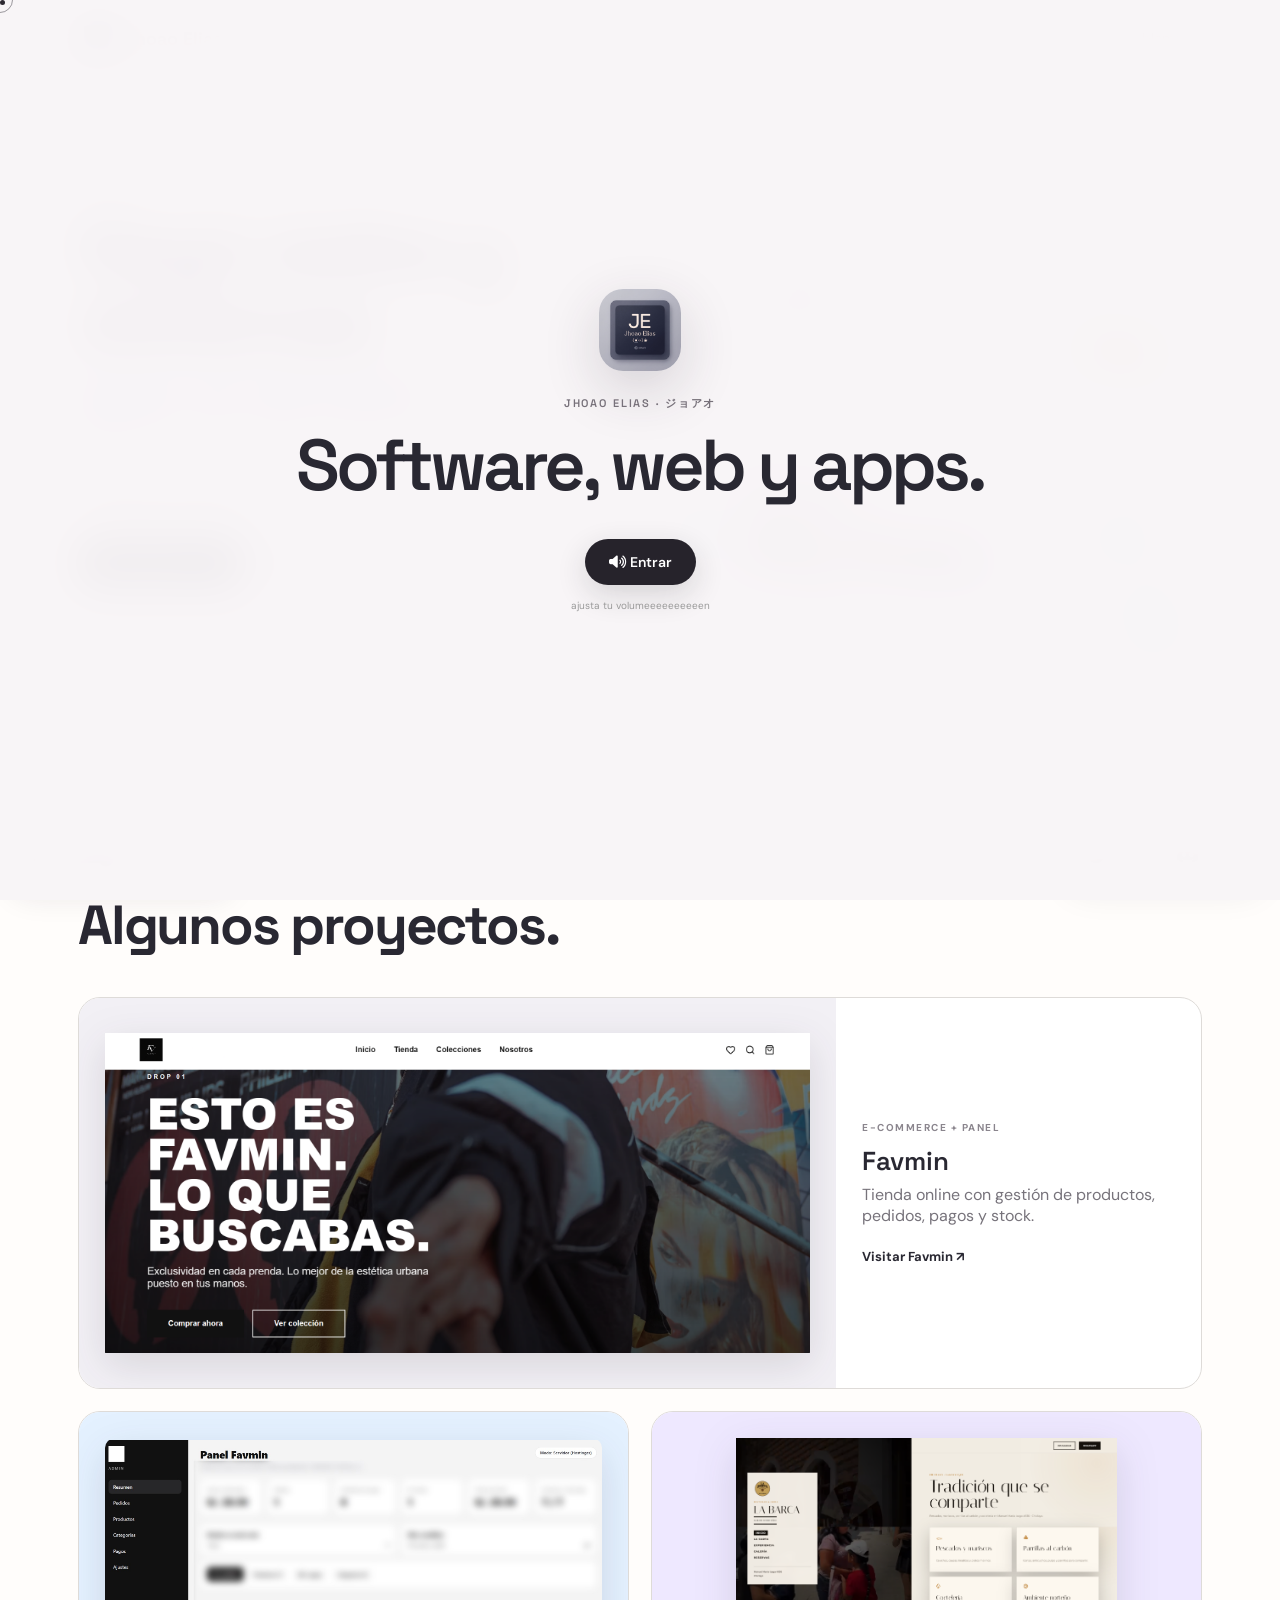
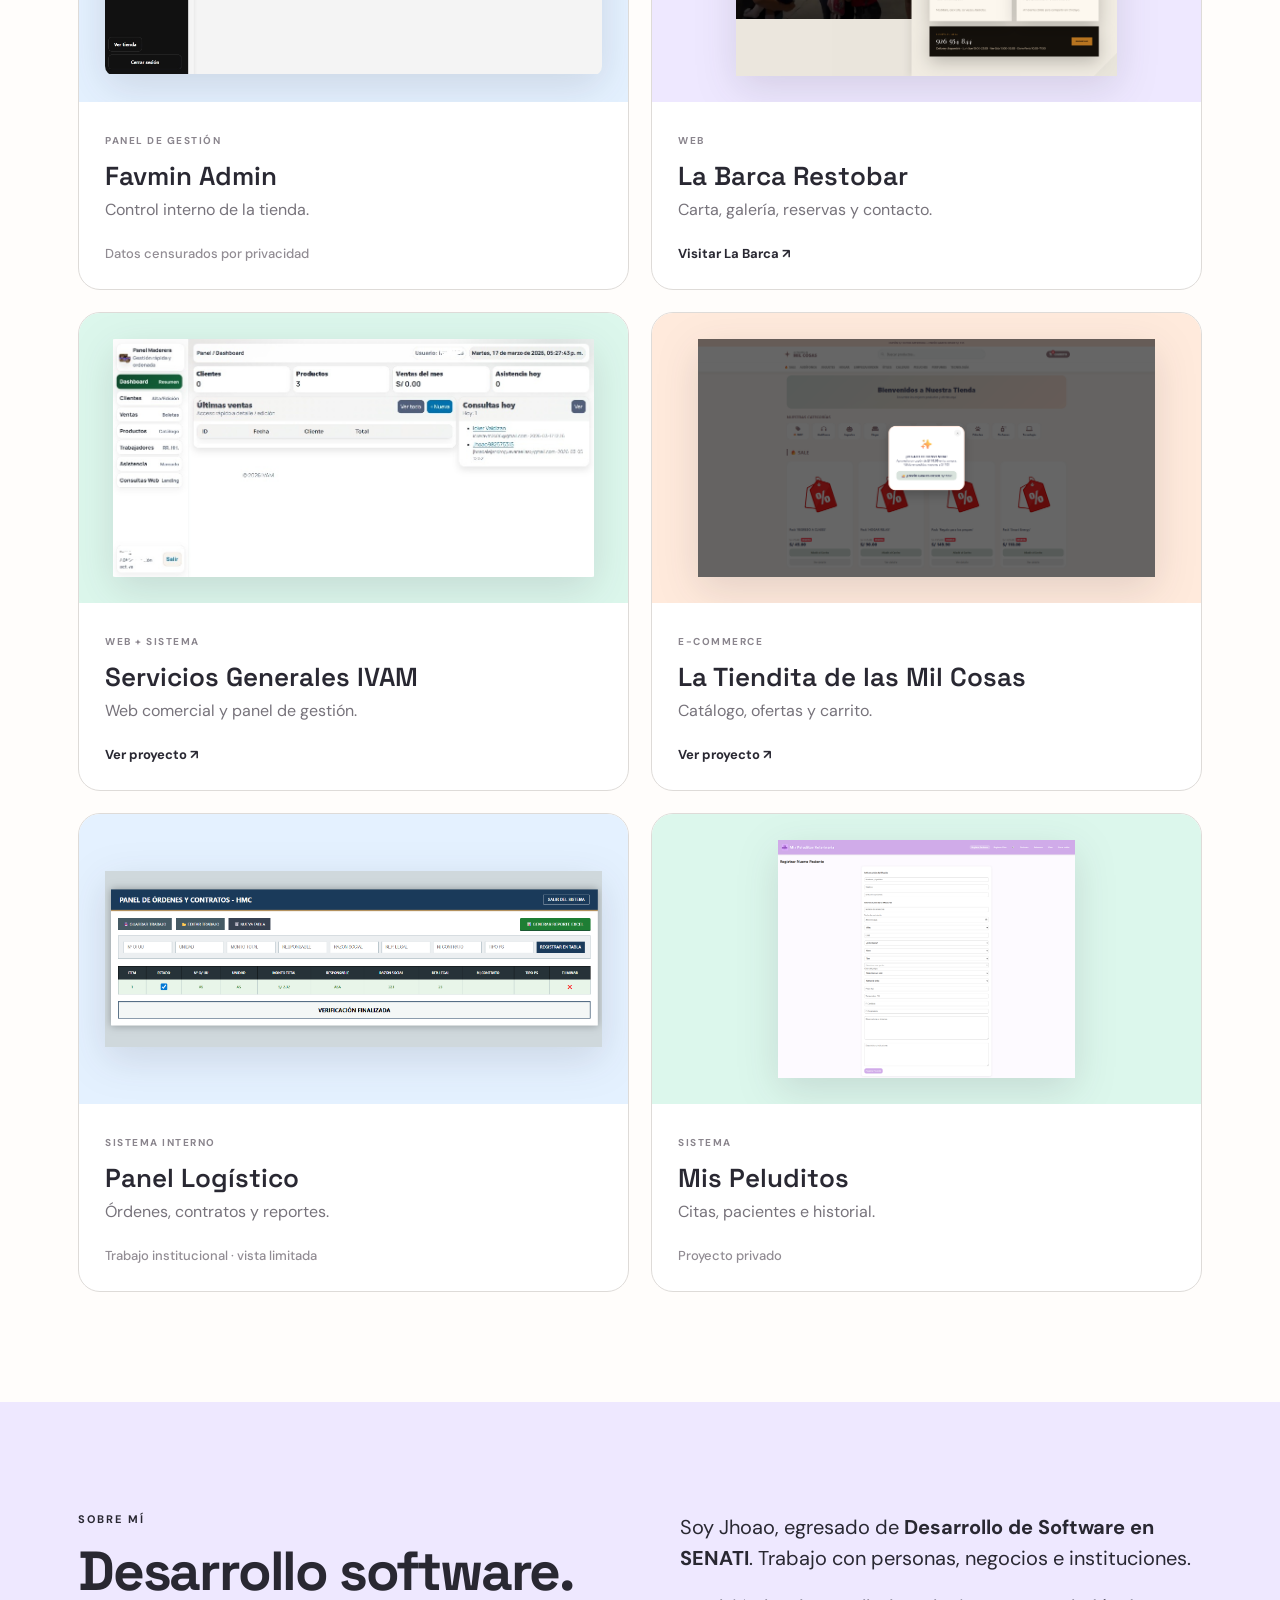
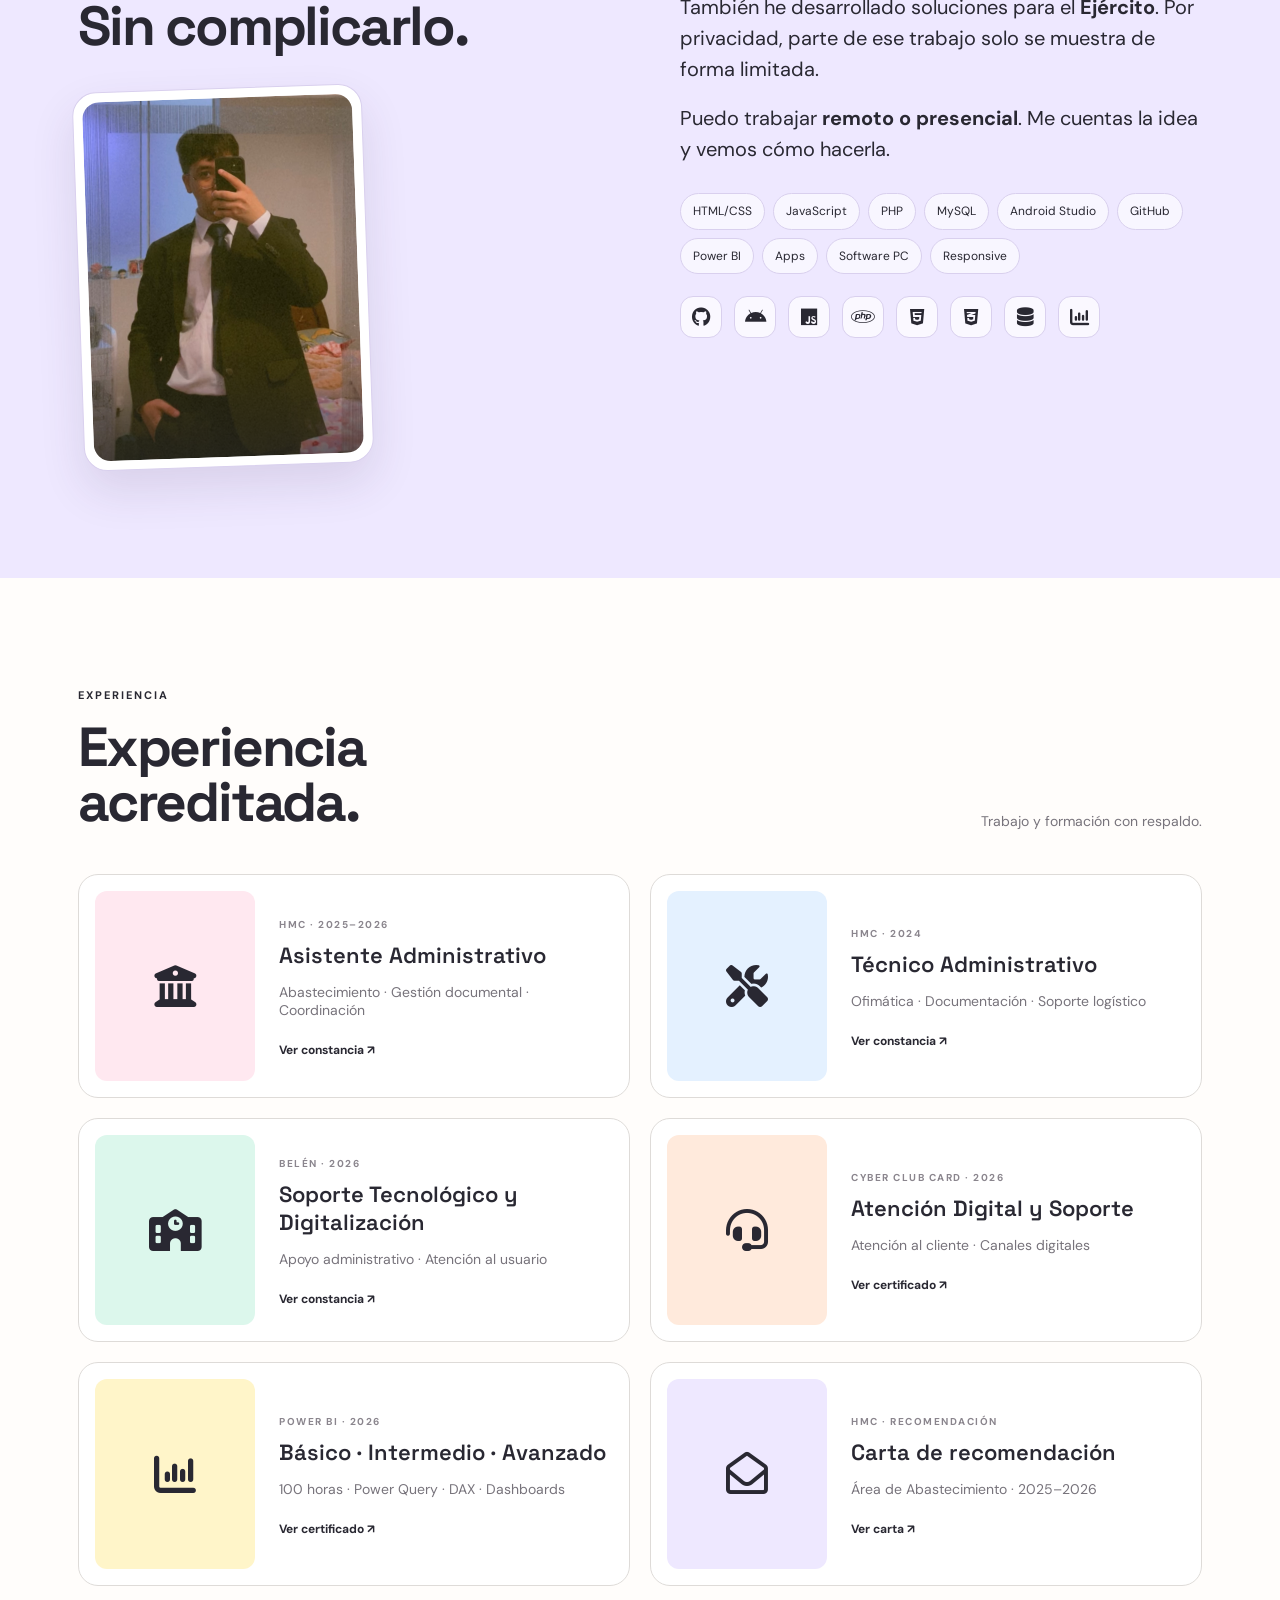
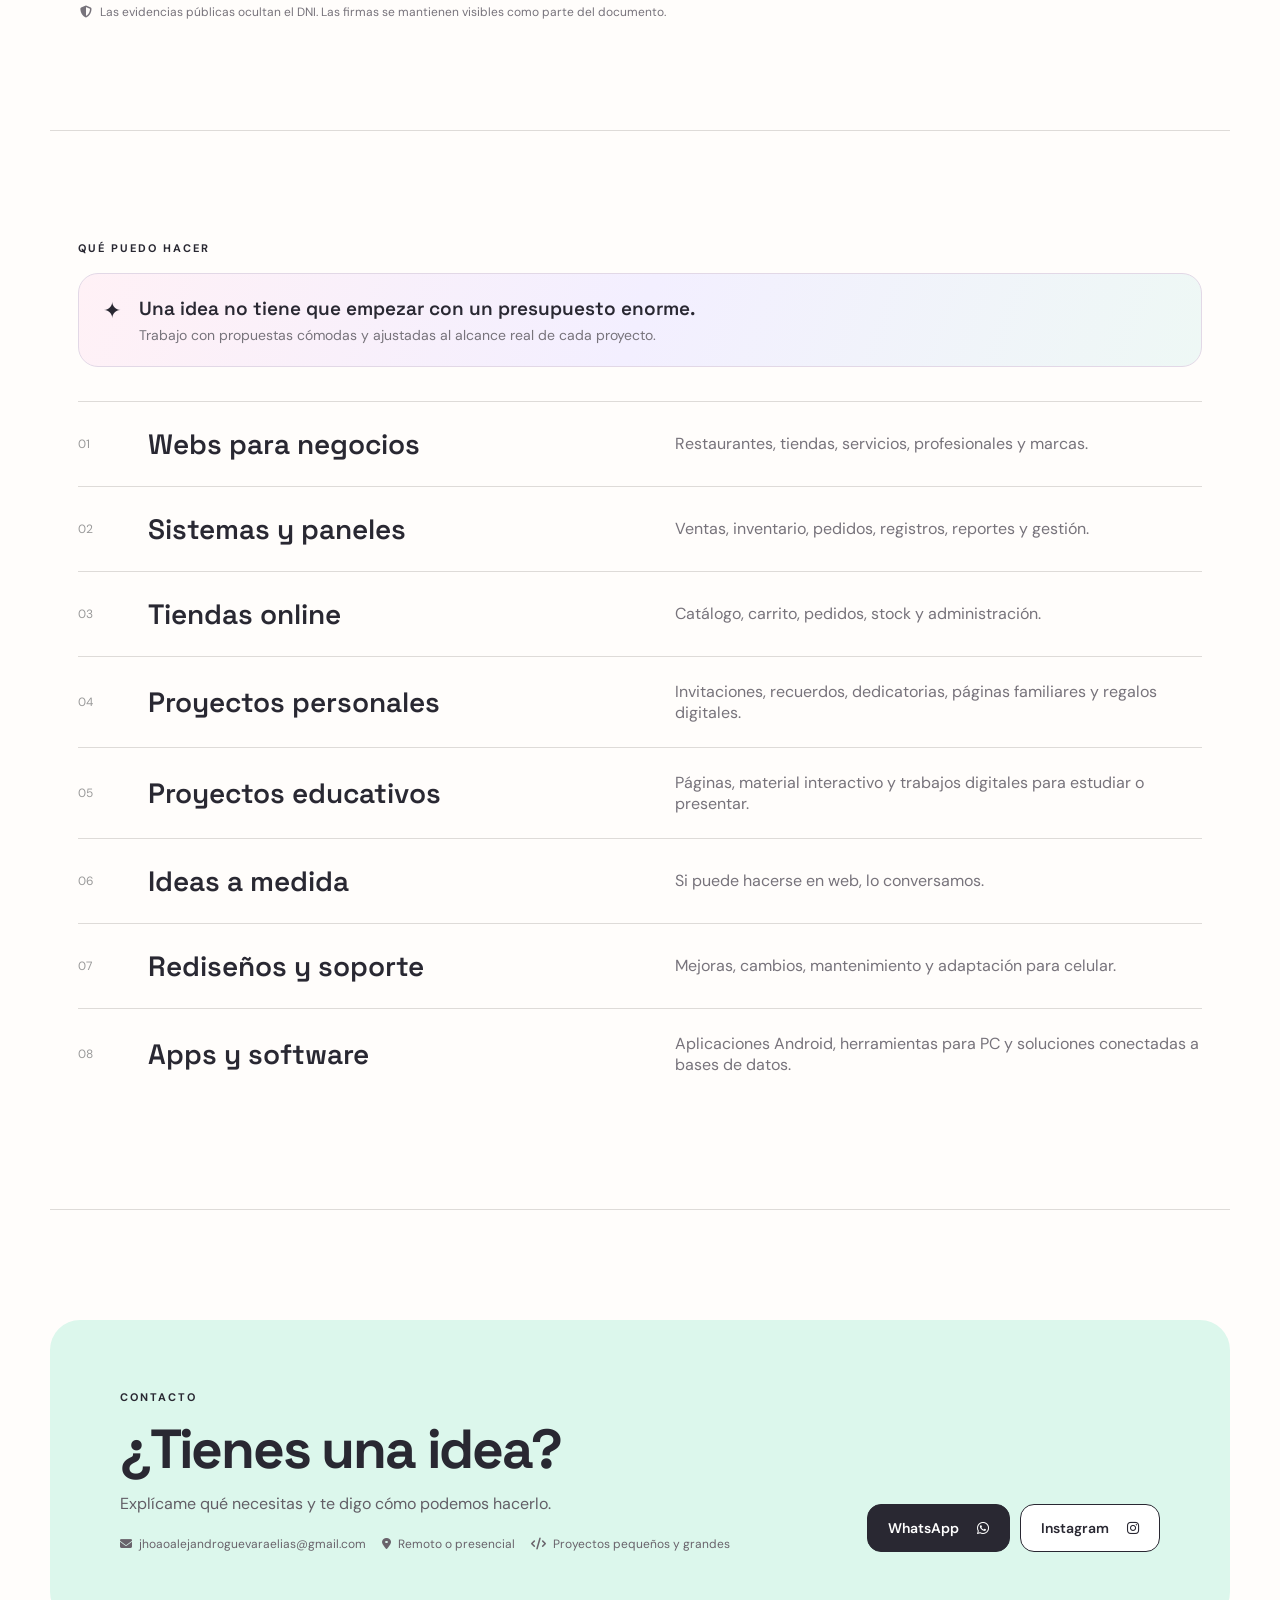
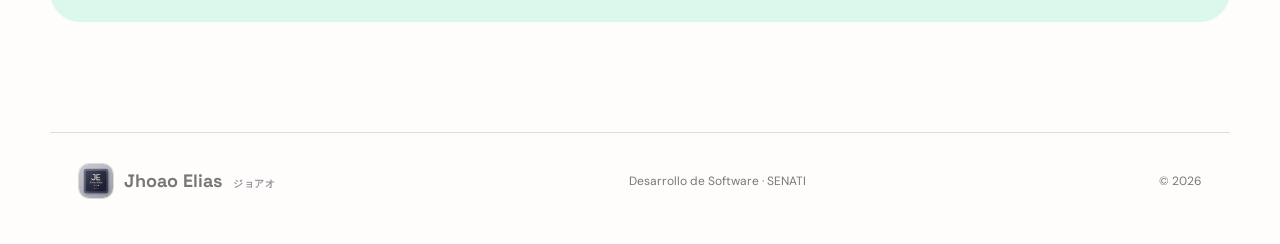
==== index.html @ dc532526 "Add files via upload" ====
<!doctype html>
<html lang="es">

<head>
    <meta charset="utf-8">
    <meta name="viewport" content="width=device-width,initial-scale=1">
    <meta name="description"
        content="Jhoao Elias — egresado de Desarrollo de Software en SENATI. Webs, sistemas, tiendas, paneles y proyectos digitales.">
    <title>Jhoao Elias — Developer</title>
    <link rel="icon" type="image/jpeg" href="favicon.jpg">
    <link rel="preconnect" href="https://fonts.googleapis.com">
    <link rel="preconnect" href="https://fonts.gstatic.com" crossorigin>
    <link
        href="https://fonts.googleapis.com/css2?family=DM+Sans:wght@400;500;600;700&family=Space+Grotesk:wght@500;600;700&display=swap"
        rel="stylesheet">
    <link rel="stylesheet" href="https://cdnjs.cloudflare.com/ajax/libs/font-awesome/6.5.2/css/all.min.css">
    <link rel="stylesheet" href="style.css">
</head>

<body>
    <div class="entry-screen" id="entryScreen">
        <div class="entry-card"><img src="favicon.jpg" alt="Jhoao Elias">
            <p>JHOAO ELIAS · ジョアオ</p>
            <h1>Software, web y apps.</h1><button id="enterSite" type="button"><i class="fa-solid fa-volume-high"></i>
                Entrar</button><small>ajusta tu volumeeeeeeeeeen</small>
        </div>
    </div>
    <audio id="siteAudio" loop preload="auto" autoplay playsinline>
        <source src="assets/audio/theme.mp3" type="audio/mpeg">
    </audio>
    <div class="sound-control" id="soundControl"><button class="sound-toggle" id="soundToggle" type="button"
            aria-label="Activar o silenciar música"><i class="fa-solid fa-volume-high"></i></button><input
            id="volumeSlider" type="range" min="0" max="100" value="28" aria-label="Volumen de la música"><span
            id="volumeValue">28%</span></div>
    <div class="cursor-dot" id="cursorDot" aria-hidden="true"></div>
    <div class="cursor-ring" id="cursorRing" aria-hidden="true"></div>
    <div class="floaters" id="floaters" aria-hidden="true"></div>
    <header><a class="brand" href="#top"><img class="brand-photo" src="favicon.jpg" alt="Logo de Jhoao Elias"><b>Jhoao
                Elias <em>ジョアオ</em></b></a>
        <nav><a href="#work">Proyectos</a><a href="#about">Sobre mí</a><a href="#docs">Experiencia</a><a
                href="#services">Servicios</a><a href="#contact">Contacto</a></nav><a class="mini-cta"
            href="#contact">Hablemos ↗</a>
    </header>
    <main id="top">
        <section class="hero">
            <div class="hero-copy">
                <p class="kicker">JHOAO ELIAS · SOFTWARE DEVELOPER</p>
                <h1>Hago webs y sistemas<br><span>que sí sirven.</span></h1>
                <p class="sub">Egresado de Desarrollo de Software en SENATI.<br>Web, apps, software y sistemas a medida.
                </p>
                <div class="actions"><a class="button dark" href="#work">Ver proyectos <span>↓</span></a><a
                        class="button light whatsapp-link" href="https://wa.me/51913775992" target="_blank"
                        rel="noopener">WhatsApp</a></div>
                <div class="micro"><span>✦ Web</span><span>✦ Apps</span><span>✦ Software</span><span>✦
                        Sistemas</span><span>✦ Datos</span></div>
            </div>
            <div class="hero-art">
                <div class="window">
                    <div class="window-bar"><i></i><i></i><i></i><span>jhoao.dev</span></div>
                    <div class="screen"><span class="sticker s1">{ code }</span><span
                            class="sticker s2">SENATI</span><span class="sticker s3">☕</span>
                        <div class="hello">Hola.<br><b>Soy Jhoao.</b></div>
                        <div class="cursor">↖</div>
                    </div>
                </div>
                <div class="orbit o1">JS</div>
                <div class="orbit o2">PHP</div>
                <div class="orbit o3">SQL</div>
            </div>
        </section>

        <section class="work" id="work">
            <div class="section-title">
                <p>TRABAJOS</p>
                <h2>Algunos proyectos.</h2>
            </div>
            <div class="project-list">
                <a class="project big" href="https://favmin.shop/" target="_blank" rel="noopener">
                    <div class="shot favmin"><img src="assets/favmin-web.png" alt="Favmin tienda online"></div>
                    <div class="project-copy"><small>E-COMMERCE + PANEL</small>
                        <h3>Favmin</h3>
                        <p>Tienda online con gestión de productos, pedidos, pagos y stock.</p><span>Visitar Favmin
                            ↗</span>
                    </div>
                </a>
                <article class="project">
                    <div class="shot blue"><img src="assets/favmin-panel-censurado.jpg"
                            alt="Panel de gestión Favmin con información censurada"></div>
                    <div class="project-copy"><small>PANEL DE GESTIÓN</small>
                        <h3>Favmin Admin</h3>
                        <p>Control interno de la tienda.</p><span class="muted">Datos censurados por privacidad</span>
                    </div>
                </article>
                <a class="project" href="https://labarcachiclayo.com/" target="_blank" rel="noopener">
                    <div class="shot lilac"><img src="assets/labarca-web.png" alt="Web de La Barca Restobar"></div>
                    <div class="project-copy"><small>WEB</small>
                        <h3>La Barca Restobar</h3>
                        <p>Carta, galería, reservas y contacto.</p><span>Visitar La Barca ↗</span>
                    </div>
                </a>
                <a class="project" href="https://serviciosgeneralesivam.com/" target="_blank" rel="noopener">
                    <div class="shot mint"><img src="assets/panel-maderera.png" alt="Sistema para empresa maderera">
                    </div>
                    <div class="project-copy"><small>WEB + SISTEMA</small>
                        <h3>Servicios Generales IVAM</h3>
                        <p>Web comercial y panel de gestión.</p><span>Ver proyecto ↗</span>
                    </div>
                </a>
                <a class="project" href="https://latienditadelasmilcosas.serviciosgeneralesivam.com/" target="_blank"
                    rel="noopener">
                    <div class="shot peach"><img src="assets/tiendita-modal.png" alt="Tienda online"></div>
                    <div class="project-copy"><small>E-COMMERCE</small>
                        <h3>La Tiendita de las Mil Cosas</h3>
                        <p>Catálogo, ofertas y carrito.</p><span>Ver proyecto ↗</span>
                    </div>
                </a>
                <article class="project">
                    <div class="shot blue"><img src="assets/panel-hmc.png" alt="Panel logístico"></div>
                    <div class="project-copy"><small>SISTEMA INTERNO</small>
                        <h3>Panel Logístico</h3>
                        <p>Órdenes, contratos y reportes.</p><span class="muted">Trabajo institucional · vista
                            limitada</span>
                    </div>
                </article>
                <article class="project">
                    <div class="shot mint"><img src="assets/veterinaria.png" alt="Sistema veterinario"></div>
                    <div class="project-copy"><small>SISTEMA</small>
                        <h3>Mis Peluditos</h3>
                        <p>Citas, pacientes e historial.</p><span class="muted">Proyecto privado</span>
                    </div>
                </article>
            </div>
        </section>

        <section class="about" id="about">
            <div>
                <p class="kicker">SOBRE MÍ</p>
                <h2>Desarrollo software.<br>Sin complicarlo.</h2>
                <div class="portrait-wrap"><img src="assets/jhoao-foto.png" alt="Jhoao Elias"></div>
            </div>
            <div class="about-text">
                <p>Soy Jhoao, egresado de <b>Desarrollo de Software en SENATI</b>. Trabajo con personas, negocios e
                    instituciones.</p>
                <p>También he desarrollado soluciones para el <b>Ejército</b>. Por privacidad, parte de ese trabajo solo
                    se muestra de forma limitada.</p>
                <p>Puedo trabajar <b>remoto o presencial</b>. Me cuentas la idea y vemos cómo hacerla.</p>
                <div class="chips">
                    <span>HTML/CSS</span><span>JavaScript</span><span>PHP</span><span>MySQL</span><span>Android
                        Studio</span><span>GitHub</span><span>Power BI</span><span>Apps</span><span>Software
                        PC</span><span>Responsive</span></div>
                <div class="tool-cloud" aria-label="Herramientas"><i class="fa-brands fa-github" title="GitHub"></i><i
                        class="fa-brands fa-android" title="Android Studio / Android"></i><i class="fa-brands fa-js"
                        title="JavaScript"></i><i class="fa-brands fa-php" title="PHP"></i><i class="fa-brands fa-html5"
                        title="HTML5"></i><i class="fa-brands fa-css3-alt" title="CSS3"></i><i
                        class="fa-solid fa-database" title="Bases de datos"></i><i class="fa-solid fa-chart-column"
                        title="Power BI"></i></div>
            </div>
        </section>

        <section class="docs" id="docs">
            <div class="section-title">
                <p>EXPERIENCIA</p>
                <h2>Experiencia acreditada.</h2><span>Trabajo y formación con respaldo.</span>
            </div>
            <div class="doc-grid">
                <button class="doc-card evidence-card" type="button" data-doc="assets/evidencias/hmc-2025-2026.webp"
                    data-title="Hospital Militar Central · 2025–2026">
                    <div class="doc-preview rose"><i class="fa-solid fa-building-columns"></i></div>
                    <div><small>HMC · 2025–2026</small>
                        <h3>Asistente Administrativo</h3>
                        <p>Abastecimiento · Gestión documental · Coordinación</p><span>Ver constancia ↗</span>
                    </div>
                </button>
                <button class="doc-card evidence-card" type="button" data-doc="assets/evidencias/hmc-2024.webp"
                    data-title="Hospital Militar Central · 2024">
                    <div class="doc-preview blue-doc"><i class="fa-solid fa-screwdriver-wrench"></i></div>
                    <div><small>HMC · 2024</small>
                        <h3>Técnico Administrativo</h3>
                        <p>Ofimática · Documentación · Soporte logístico</p><span>Ver constancia ↗</span>
                    </div>
                </button>
                <button class="doc-card evidence-card" type="button" data-doc="assets/evidencias/belen-2026.webp"
                    data-title="I.E. Nuestra Señora de Belén · 2026">
                    <div class="doc-preview mint-doc"><i class="fa-solid fa-school"></i></div>
                    <div><small>BELÉN · 2026</small>
                        <h3>Soporte Tecnológico y Digitalización</h3>
                        <p>Apoyo administrativo · Atención al usuario</p><span>Ver constancia ↗</span>
                    </div>
                </button>
                <button class="doc-card evidence-card" type="button"
                    data-doc="assets/evidencias/cyber-club-card-2026.webp" data-title="Cyber Club Card S.A.C. · 2026">
                    <div class="doc-preview peach-doc"><i class="fa-solid fa-headset"></i></div>
                    <div><small>CYBER CLUB CARD · 2026</small>
                        <h3>Atención Digital y Soporte</h3>
                        <p>Atención al cliente · Canales digitales</p><span>Ver certificado ↗</span>
                    </div>
                </button>
                <button class="doc-card evidence-card" type="button" data-doc="assets/evidencias/power-bi-2026.webp"
                    data-title="Microsoft Power BI · 2026">
                    <div class="doc-preview yellow-doc"><i class="fa-solid fa-chart-column"></i></div>
                    <div><small>POWER BI · 2026</small>
                        <h3>Básico · Intermedio · Avanzado</h3>
                        <p>100 horas · Power Query · DAX · Dashboards</p><span>Ver certificado ↗</span>
                    </div>
                </button>
                <button class="doc-card evidence-card" type="button"
                    data-doc="assets/evidencias/hmc-carta-recomendacion.webp" data-title="Carta de recomendación · HMC">
                    <div class="doc-preview lilac-doc"><i class="fa-regular fa-envelope-open"></i></div>
                    <div><small>HMC · RECOMENDACIÓN</small>
                        <h3>Carta de recomendación</h3>
                        <p>Área de Abastecimiento · 2025–2026</p><span>Ver carta ↗</span>
                    </div>
                </button>
            </div>
            <p class="privacy-note"><i class="fa-solid fa-shield-halved"></i> Las evidencias públicas ocultan el DNI.
                Las firmas se mantienen visibles como parte del documento.</p>
        </section>
        <div class="evidence-modal" id="evidenceModal" aria-hidden="true">
            <div class="evidence-backdrop" data-close-modal></div>
            <div class="evidence-dialog" role="dialog" aria-modal="true" aria-labelledby="evidenceTitle">
                <div class="evidence-top">
                    <div><small>EVIDENCIA</small>
                        <h3 id="evidenceTitle"></h3>
                    </div><button class="evidence-close" type="button" data-close-modal aria-label="Cerrar">×</button>
                </div>
                <div class="evidence-view"><img id="evidenceImage" alt="Documento acreditativo"></div>
            </div>
        </div>

        <section class="services" id="services">
            <p class="kicker">QUÉ PUEDO HACER</p>
            <div class="price-note"><span>✦</span>
                <div><b>Una idea no tiene que empezar con un presupuesto enorme.</b>
                    <p>Trabajo con propuestas cómodas y ajustadas al alcance real de cada proyecto.</p>
                </div>
            </div>
            <div class="service-row"><span>01</span>
                <h3>Webs para negocios</h3>
                <p>Restaurantes, tiendas, servicios, profesionales y marcas.</p>
            </div>
            <div class="service-row"><span>02</span>
                <h3>Sistemas y paneles</h3>
                <p>Ventas, inventario, pedidos, registros, reportes y gestión.</p>
            </div>
            <div class="service-row"><span>03</span>
                <h3>Tiendas online</h3>
                <p>Catálogo, carrito, pedidos, stock y administración.</p>
            </div>
            <div class="service-row"><span>04</span>
                <h3>Proyectos personales</h3>
                <p>Invitaciones, recuerdos, dedicatorias, páginas familiares y regalos digitales.</p>
            </div>
            <div class="service-row"><span>05</span>
                <h3>Proyectos educativos</h3>
                <p>Páginas, material interactivo y trabajos digitales para estudiar o presentar.</p>
            </div>
            <div class="service-row"><span>06</span>
                <h3>Ideas a medida</h3>
                <p>Si puede hacerse en web, lo conversamos.</p>
            </div>
            <div class="service-row"><span>07</span>
                <h3>Rediseños y soporte</h3>
                <p>Mejoras, cambios, mantenimiento y adaptación para celular.</p>
            </div>
            <div class="service-row"><span>08</span>
                <h3>Apps y software</h3>
                <p>Aplicaciones Android, herramientas para PC y soluciones conectadas a bases de datos.</p>
            </div>
        </section>

        <div class="social-dock" aria-label="Plataformas"><span title="Spotify"><i
                    class="fa-brands fa-spotify"></i></span><span title="GitHub"><i
                    class="fa-brands fa-github"></i></span><span title="Discord"><i
                    class="fa-brands fa-discord"></i></span><a href="https://www.instagram.com/jhoao.elias/?hl=es-la"
                target="_blank" rel="noopener" title="Instagram"><i class="fa-brands fa-instagram"></i></a></div>
        <section class="contact" id="contact">
            <div>
                <p class="kicker">CONTACTO</p>
                <h2>¿Tienes una idea?</h2>
                <p>Explícame qué necesitas y te digo cómo podemos hacerlo.</p>
                <div class="contact-meta"><span><i class="fa-solid fa-envelope"></i>
                        jhoaoalejandroguevaraelias@gmail.com</span><span><i class="fa-solid fa-location-dot"></i> Remoto
                        o presencial</span><span><i class="fa-solid fa-code"></i> Proyectos pequeños y grandes</span>
                </div>
            </div>
            <div class="contact-buttons"><a class="button dark whatsapp-link" href="https://wa.me/51913775992"
                    target="_blank" rel="noopener">WhatsApp <i class="fa-brands fa-whatsapp"></i></a><a
                    class="button light instagram-link" href="https://www.instagram.com/jhoao.elias/?hl=es-la"
                    target="_blank" rel="noopener">Instagram <i class="fa-brands fa-instagram"></i></a></div>
        </section>
    </main>
    <footer><a class="brand" href="#top"><img class="brand-photo" src="favicon.jpg" alt="Logo de Jhoao Elias"><b>Jhoao
                Elias <em>ジョアオ</em></b></a><span>Desarrollo de Software · SENATI</span><span>© 2026</span></footer>
    <script src="script.js"></script>
</body>

</html>
---- style.css ----
:root{--ink:#292832;--paper:#fffdfb;--lav:#eee8ff;--pink:#ffe8f0;--mint:#dcf7ec;--blue:#e4f1ff;--peach:#ffeadc;--line:#dedbd8;--muted:#77737b}*{box-sizing:border-box}html{scroll-behavior:smooth}body{margin:0;background:var(--paper);color:var(--ink);font-family:'DM Sans',sans-serif;overflow-x:hidden}a{color:inherit;text-decoration:none}header{height:76px;display:flex;align-items:center;gap:36px;max-width:1180px;margin:auto;padding:0 28px;position:relative;z-index:20}.brand{display:flex;align-items:center;gap:10px;font-family:'Space Grotesk';font-size:18px}.brand-icon{width:36px;height:36px;border:1px solid var(--line);border-radius:11px;display:grid;place-items:center;background:linear-gradient(135deg,var(--lav),var(--pink));font-size:12px;font-weight:700}nav{display:flex;gap:28px;margin-left:auto;font-size:14px}nav a{opacity:.72}nav a:hover{opacity:1}.mini-cta{font-size:14px;border-bottom:1px solid}.hero{min-height:680px;max-width:1180px;margin:auto;padding:80px 28px 100px;display:grid;grid-template-columns:1.05fr .95fr;align-items:center;gap:70px}.kicker,.section-title>p{font-size:11px;letter-spacing:.18em;font-weight:700;margin:0 0 18px}.hero h1{font-family:'Space Grotesk';font-size:clamp(54px,6vw,86px);line-height:.92;letter-spacing:-.055em;margin:0}.hero h1 span{font-family:Georgia,serif;font-style:italic;font-weight:400;color:#8d74c9}.sub{font-size:18px;line-height:1.55;color:#625e66;margin:28px 0}.actions{display:flex;gap:10px;flex-wrap:wrap}.button{display:inline-flex;align-items:center;justify-content:center;gap:18px;padding:14px 20px;border-radius:14px;font-weight:600;font-size:14px;border:1px solid var(--ink);transition:.2s}.button:hover{transform:translateY(-2px)}.button.dark{background:var(--ink);color:white}.button.light{background:white}.micro{display:flex;gap:16px;flex-wrap:wrap;margin-top:28px;color:#777;font-size:12px}.hero-art{position:relative}.window{background:white;border:1px solid #d8d3d8;border-radius:24px;padding:10px;box-shadow:0 30px 80px rgba(64,45,85,.12);transform:rotate(2deg)}.window-bar{height:42px;display:flex;align-items:center;gap:6px;padding:0 8px;color:#aaa;font-size:11px}.window-bar i{width:8px;height:8px;border-radius:50%;background:#ddd}.window-bar span{margin:auto}.screen{height:390px;border-radius:17px;background:linear-gradient(135deg,#eee8ff,#fff0f5 55%,#e4f5ff);position:relative;overflow:hidden}.hello{position:absolute;left:42px;bottom:45px;font-family:'Space Grotesk';font-size:44px;line-height:1}.sticker{position:absolute;padding:10px 14px;background:#fff;border:1px solid #d8d3d8;border-radius:12px;box-shadow:3px 4px 0 rgba(42,40,50,.12);font-weight:700}.s1{top:42px;left:32px;transform:rotate(-8deg)}.s2{top:92px;right:30px;transform:rotate(7deg);background:#fff9c8}.s3{top:180px;left:45%;font-size:26px;transform:rotate(-5deg)}.cursor{position:absolute;right:55px;bottom:70px;font-size:36px;transform:rotate(-18deg)}.orbit{position:absolute;width:58px;height:58px;border-radius:50%;display:grid;place-items:center;font-family:'Space Grotesk';font-weight:700;font-size:12px;border:1px solid #d7d1d8;background:white;box-shadow:0 10px 30px #806b9a1a;animation:bob 4s ease-in-out infinite}.o1{right:-20px;top:-20px;background:var(--pink)}.o2{left:-28px;bottom:70px;background:var(--mint);animation-delay:-1s}.o3{right:15px;bottom:-25px;background:var(--blue);animation-delay:-2s}@keyframes bob{50%{transform:translateY(-10px) rotate(4deg)}}section:not(.hero){max-width:1180px;margin:auto;padding:110px 28px}.section-title{display:grid;grid-template-columns:1fr 1fr;align-items:end;margin-bottom:44px}.section-title h2,.about h2,.contact h2{font-family:'Space Grotesk';font-size:clamp(36px,4.3vw,60px);line-height:1;letter-spacing:-.04em;margin:0}.section-title>p{grid-column:1/-1}.section-title>span{justify-self:end;color:var(--muted);font-size:14px}.project-list{display:grid;grid-template-columns:1fr 1fr;gap:22px}.project{border:1px solid var(--line);border-radius:22px;overflow:hidden;background:#fff;transition:.25s}.project:hover{transform:translateY(-4px);box-shadow:0 18px 50px rgba(60,48,68,.08)}.project.big{grid-column:1/-1;display:grid;grid-template-columns:1.35fr .65fr}.shot{height:290px;background:var(--lav);padding:26px;overflow:hidden}.big .shot{height:390px}.shot img{width:100%;height:100%;object-fit:contain;border-radius:10px;filter:drop-shadow(0 12px 20px rgba(40,30,50,.13))}.peach{background:var(--peach)}.blue{background:var(--blue)}.mint{background:var(--mint)}.lilac{background:var(--lav)}.project-copy{padding:26px}.big .project-copy{display:flex;flex-direction:column;justify-content:center}.project-copy small,.doc-card small{font-size:10px;letter-spacing:.15em;font-weight:700;color:#8a858d}.project-copy h3{font:600 26px 'Space Grotesk';margin:10px 0 6px}.project-copy p{color:var(--muted);margin:0 0 22px}.project-copy span{font-size:13px;font-weight:700}.project-copy .muted{font-weight:500;color:#918c93}.about{display:grid;grid-template-columns:1fr 1fr;gap:80px;background:var(--lav);max-width:none!important;padding-left:max(28px,calc((100vw - 1124px)/2))!important;padding-right:max(28px,calc((100vw - 1124px)/2))!important}.about-text{font-size:20px;line-height:1.55}.about-text p{margin:0 0 18px}.chips{display:flex;flex-wrap:wrap;gap:8px;margin-top:28px}.chips span{font-size:12px;padding:8px 12px;background:#ffffff9c;border:1px solid #d9d0ee;border-radius:999px}.doc-grid{display:grid;grid-template-columns:1fr 1fr;gap:20px}.doc-card{display:grid;grid-template-columns:160px 1fr;gap:24px;align-items:center;border:1px solid var(--line);border-radius:20px;padding:16px;background:#fff}.doc-preview{height:190px;border-radius:12px;background:var(--pink);display:grid;place-items:center;font-size:42px}.soft-card .doc-preview{background:var(--blue)}.doc-card h3{font:600 22px 'Space Grotesk';margin:8px 0}.doc-card p{font-size:14px;color:var(--muted)}.services{border-top:1px solid var(--line);border-bottom:1px solid var(--line)}.service-row{display:grid;grid-template-columns:70px 1fr 1fr;align-items:center;padding:24px 0;border-top:1px solid var(--line)}.service-row span{font-size:12px;color:#999}.service-row h3{font:600 28px 'Space Grotesk';margin:0}.service-row p{margin:0;color:var(--muted)}.contact{display:flex;align-items:end;justify-content:space-between;gap:40px;background:var(--mint);border-radius:30px;margin-top:110px!important;margin-bottom:110px!important;padding:70px!important}.contact p:not(.kicker){color:#625e66}.contact-buttons{display:flex;gap:10px;flex-wrap:wrap}footer{max-width:1180px;margin:auto;padding:30px 28px 45px;border-top:1px solid var(--line);display:flex;align-items:center;justify-content:space-between;font-size:12px;color:#777}.floaters{position:fixed;inset:0;pointer-events:none;z-index:-1;overflow:hidden}.floater{position:absolute;top:-50px;opacity:.1;font:700 13px 'Space Grotesk';animation:fall linear infinite}@keyframes fall{to{transform:translateY(110vh) rotate(180deg)}}@media(max-width:800px){header{height:68px}nav{display:none}.mini-cta{margin-left:auto}.hero{grid-template-columns:1fr;padding-top:55px;gap:60px}.hero h1{font-size:55px}.screen{height:320px}.project-list{grid-template-columns:1fr}.project.big{grid-column:auto;display:block}.big .shot,.shot{height:260px}.section-title{display:block}.section-title>span{display:block;margin-top:12px}.about{grid-template-columns:1fr;gap:30px}.doc-grid{grid-template-columns:1fr}.doc-card{grid-template-columns:110px 1fr}.doc-preview{height:140px}.service-row{grid-template-columns:45px 1fr}.service-row p{grid-column:2;margin-top:6px}.contact{margin:70px 16px!important;padding:42px 26px!important;display:block}.contact-buttons{margin-top:28px}footer{gap:16px;flex-wrap:wrap}}@media(max-width:480px){.hero{padding-left:20px;padding-right:20px}.hero h1{font-size:47px}.sub{font-size:16px}.window{transform:none}.screen{height:280px}.hello{font-size:35px;left:25px}.s3{display:none}section:not(.hero){padding:80px 20px}.project-copy h3{font-size:22px}.about-text{font-size:18px}.doc-card{grid-template-columns:1fr}.doc-preview{height:150px}.contact{border-radius:22px}.contact-buttons .button{width:100%}footer .brand{width:100%}}
.brand-photo{width:36px;height:36px;border-radius:11px;object-fit:cover;border:1px solid var(--line)}.favmin{background:#f2f0f5}.portrait-wrap{width:min(290px,80%);margin-top:34px;padding:9px;background:#fff;border:1px solid #d9d0ee;border-radius:24px;transform:rotate(-2deg);box-shadow:0 20px 45px rgba(64,45,85,.12)}.portrait-wrap img{display:block;width:100%;max-height:360px;object-fit:cover;object-position:50% 18%;border-radius:17px}.contact-meta{display:flex;gap:16px;flex-wrap:wrap;margin-top:22px;font-size:12px;color:#69636b}.contact-meta span{display:flex;align-items:center;gap:7px}@media(max-width:800px){.portrait-wrap{width:220px}.services .service-row h3{font-size:24px}}@media(max-width:480px){.brand-photo{width:34px;height:34px}.portrait-wrap{width:190px}.contact-meta{display:grid;gap:8px}}

.evidence-card{font:inherit;color:inherit;text-align:left;cursor:pointer;width:100%;transition:.22s}.evidence-card:hover{transform:translateY(-3px);box-shadow:0 18px 48px rgba(60,48,68,.08)}.evidence-card span{display:inline-block;margin-top:9px;font-size:12px;font-weight:700}.doc-preview.rose{background:var(--pink)}.doc-preview.blue-doc{background:var(--blue)}.doc-preview.mint-doc{background:var(--mint)}.doc-preview.peach-doc{background:var(--peach)}.doc-preview.yellow-doc{background:#fff5c9}.doc-preview.lilac-doc{background:var(--lav)}.privacy-note{margin:18px 2px 0;color:var(--muted);font-size:12px;display:flex;gap:8px;align-items:center}.evidence-modal{position:fixed;inset:0;z-index:100;display:none;padding:28px}.evidence-modal.open{display:grid;place-items:center}.evidence-backdrop{position:absolute;inset:0;background:rgba(31,29,35,.76);backdrop-filter:blur(8px)}.evidence-dialog{position:relative;width:min(960px,100%);max-height:92vh;background:var(--paper);border:1px solid #ffffff4d;border-radius:24px;overflow:hidden;box-shadow:0 30px 100px rgba(0,0,0,.28)}.evidence-top{height:84px;padding:18px 22px;display:flex;align-items:center;justify-content:space-between;border-bottom:1px solid var(--line)}.evidence-top small{font-size:9px;letter-spacing:.18em;color:var(--muted);font-weight:700}.evidence-top h3{font:600 18px 'Space Grotesk';margin:4px 0 0}.evidence-close{width:42px;height:42px;border-radius:50%;border:1px solid var(--line);background:#fff;font-size:25px;cursor:pointer;color:var(--ink)}.evidence-view{height:calc(92vh - 84px);overflow:auto;background:#efedf0;padding:24px;display:flex;justify-content:center;align-items:flex-start}.evidence-view img{display:block;width:auto;max-width:100%;height:auto;max-height:none;border-radius:12px;box-shadow:0 10px 34px rgba(20,18,25,.16)}body.modal-open{overflow:hidden}@media(max-width:800px){.evidence-modal{padding:12px}.evidence-dialog{border-radius:18px;max-height:95vh}.evidence-view{height:calc(95vh - 76px);padding:12px}.evidence-top{height:76px;padding:14px 16px}.evidence-top h3{font-size:15px}.evidence-close{width:38px;height:38px}}
.brand em{font-style:normal;font-size:10px;font-weight:600;color:#9a939d;margin-left:6px;letter-spacing:.05em}.entry-screen{position:fixed;inset:0;z-index:9999;background:rgba(248,245,247,.96);backdrop-filter:blur(22px);display:grid;place-items:center;transition:opacity .55s ease,visibility .55s ease}.entry-screen.hidden{opacity:0;visibility:hidden;pointer-events:none}.entry-card{text-align:center;padding:34px}.entry-card img{width:82px;height:82px;border-radius:24px;object-fit:cover;box-shadow:0 18px 55px rgba(53,43,63,.18)}.entry-card p{font:600 11px 'Space Grotesk';letter-spacing:.17em;color:#77717a;margin:20px 0 8px}.entry-card h1{font:600 clamp(36px,6vw,72px) 'Space Grotesk';letter-spacing:-.055em;margin:0 0 28px}.entry-card button{border:0;background:#26232b;color:white;border-radius:999px;padding:14px 24px;font:600 14px 'DM Sans';cursor:pointer;box-shadow:0 10px 30px rgba(38,35,43,.16)}.entry-card small{display:block;margin-top:14px;color:#999;font-size:10px}.sound-toggle{position:fixed;left:18px;bottom:18px;z-index:80;width:46px;height:46px;border:1px solid rgba(120,110,125,.22);border-radius:15px;background:rgba(255,255,255,.78);backdrop-filter:blur(12px);cursor:pointer;color:#312e36;box-shadow:0 8px 30px rgba(40,32,48,.08)}.price-note{display:flex;gap:18px;align-items:flex-start;padding:22px 24px;margin:0 0 34px;border:1px solid #e2d8e6;background:linear-gradient(110deg,#fff1f6,#f3efff,#eef8f5);border-radius:20px}.price-note>span{font-size:22px}.price-note b{font:600 19px 'Space Grotesk'}.price-note p{margin:5px 0 0;color:var(--muted);font-size:14px}.tool-cloud{display:flex;gap:12px;flex-wrap:wrap;margin-top:22px}.tool-cloud i{width:42px;height:42px;display:grid;place-items:center;border-radius:13px;background:#ffffffb8;border:1px solid #d9d0ee;font-size:19px;transition:.2s}.tool-cloud i:hover{transform:translateY(-3px) rotate(-3deg)}.social-dock{position:fixed;right:18px;bottom:18px;z-index:70;display:flex;gap:8px;padding:8px;border-radius:18px;background:rgba(255,255,255,.78);backdrop-filter:blur(14px);border:1px solid rgba(120,110,125,.18);box-shadow:0 10px 35px rgba(40,32,48,.08)}.social-dock a,.social-dock span{width:38px;height:38px;display:grid;place-items:center;border-radius:12px;color:#302d35;font-size:19px}.social-dock a:hover,.social-dock span:hover{background:#f1ecf4}.cursor-dot,.cursor-ring{position:fixed;left:0;top:0;pointer-events:none;z-index:10000;border-radius:50%;opacity:0}.cursor-dot{width:5px;height:5px;background:#2c2931}.cursor-ring{width:26px;height:26px;border:1px solid rgba(44,41,49,.45);transition:width .18s,height .18s,border-color .18s}.cursor-ring.hover{width:38px;height:38px;border-color:rgba(137,105,164,.7)}
@media (hover:hover) and (pointer:fine){body{cursor:none}a,button{cursor:none}.cursor-dot,.cursor-ring{opacity:1}}
@media(max-width:800px){html{-webkit-text-size-adjust:100%}body{overflow-x:hidden}.hero{min-height:auto}.hero-art{width:100%;max-width:520px;margin:auto}.project,.doc-card{min-width:0}.shot img{max-width:100%}.social-dock{right:12px;bottom:12px}.sound-toggle{left:12px;bottom:12px}.price-note{padding:18px}.contact-meta span{overflow-wrap:anywhere}.entry-card{padding:24px}.entry-card small{max-width:280px;margin:14px auto 0}}
@media(max-width:480px){.brand em{display:none}.social-dock{gap:3px;padding:6px}.social-dock a,.social-dock span{width:34px;height:34px}.sound-toggle{width:42px;height:42px}.price-note b{font-size:17px}.tool-cloud{gap:8px}.tool-cloud i{width:38px;height:38px}.entry-card h1{font-size:40px}}
@media(prefers-reduced-motion:reduce){*,*:before,*:after{scroll-behavior:auto!important;animation-duration:.01ms!important;animation-iteration-count:1!important;transition-duration:.01ms!important}}

.sound-control{position:fixed;left:max(12px,env(safe-area-inset-left));bottom:max(12px,env(safe-area-inset-bottom));z-index:120;display:flex;align-items:center;gap:9px;padding:7px 11px 7px 7px;border:1px solid rgba(120,110,125,.22);border-radius:18px;background:rgba(255,255,255,.82);backdrop-filter:blur(16px);-webkit-backdrop-filter:blur(16px);box-shadow:0 8px 30px rgba(40,32,48,.10)}.sound-control .sound-toggle{position:static;flex:0 0 42px;width:42px;height:42px;border:0;box-shadow:none;background:transparent}.sound-control input{width:105px;accent-color:#70627f;cursor:pointer}.sound-control span{min-width:31px;font-size:10px;color:#77717a;font-weight:700}.entry-card{max-width:min(92vw,760px)}@media(max-width:600px){.sound-control{right:max(12px,env(safe-area-inset-right));left:auto;padding:6px}.sound-control input,.sound-control span{display:none}.sound-control .sound-toggle{width:42px;height:42px}.social-dock{left:12px;right:auto;bottom:max(12px,env(safe-area-inset-bottom))}.entry-card{padding:24px 18px}.entry-card h1{font-size:clamp(34px,12vw,54px)}.entry-card img{width:72px;height:72px}}@media(hover:none),(pointer:coarse){.cursor-dot,.cursor-ring{display:none!important}}@supports(padding:max(0px)){body{padding-left:env(safe-area-inset-left);padding-right:env(safe-area-inset-right)}}
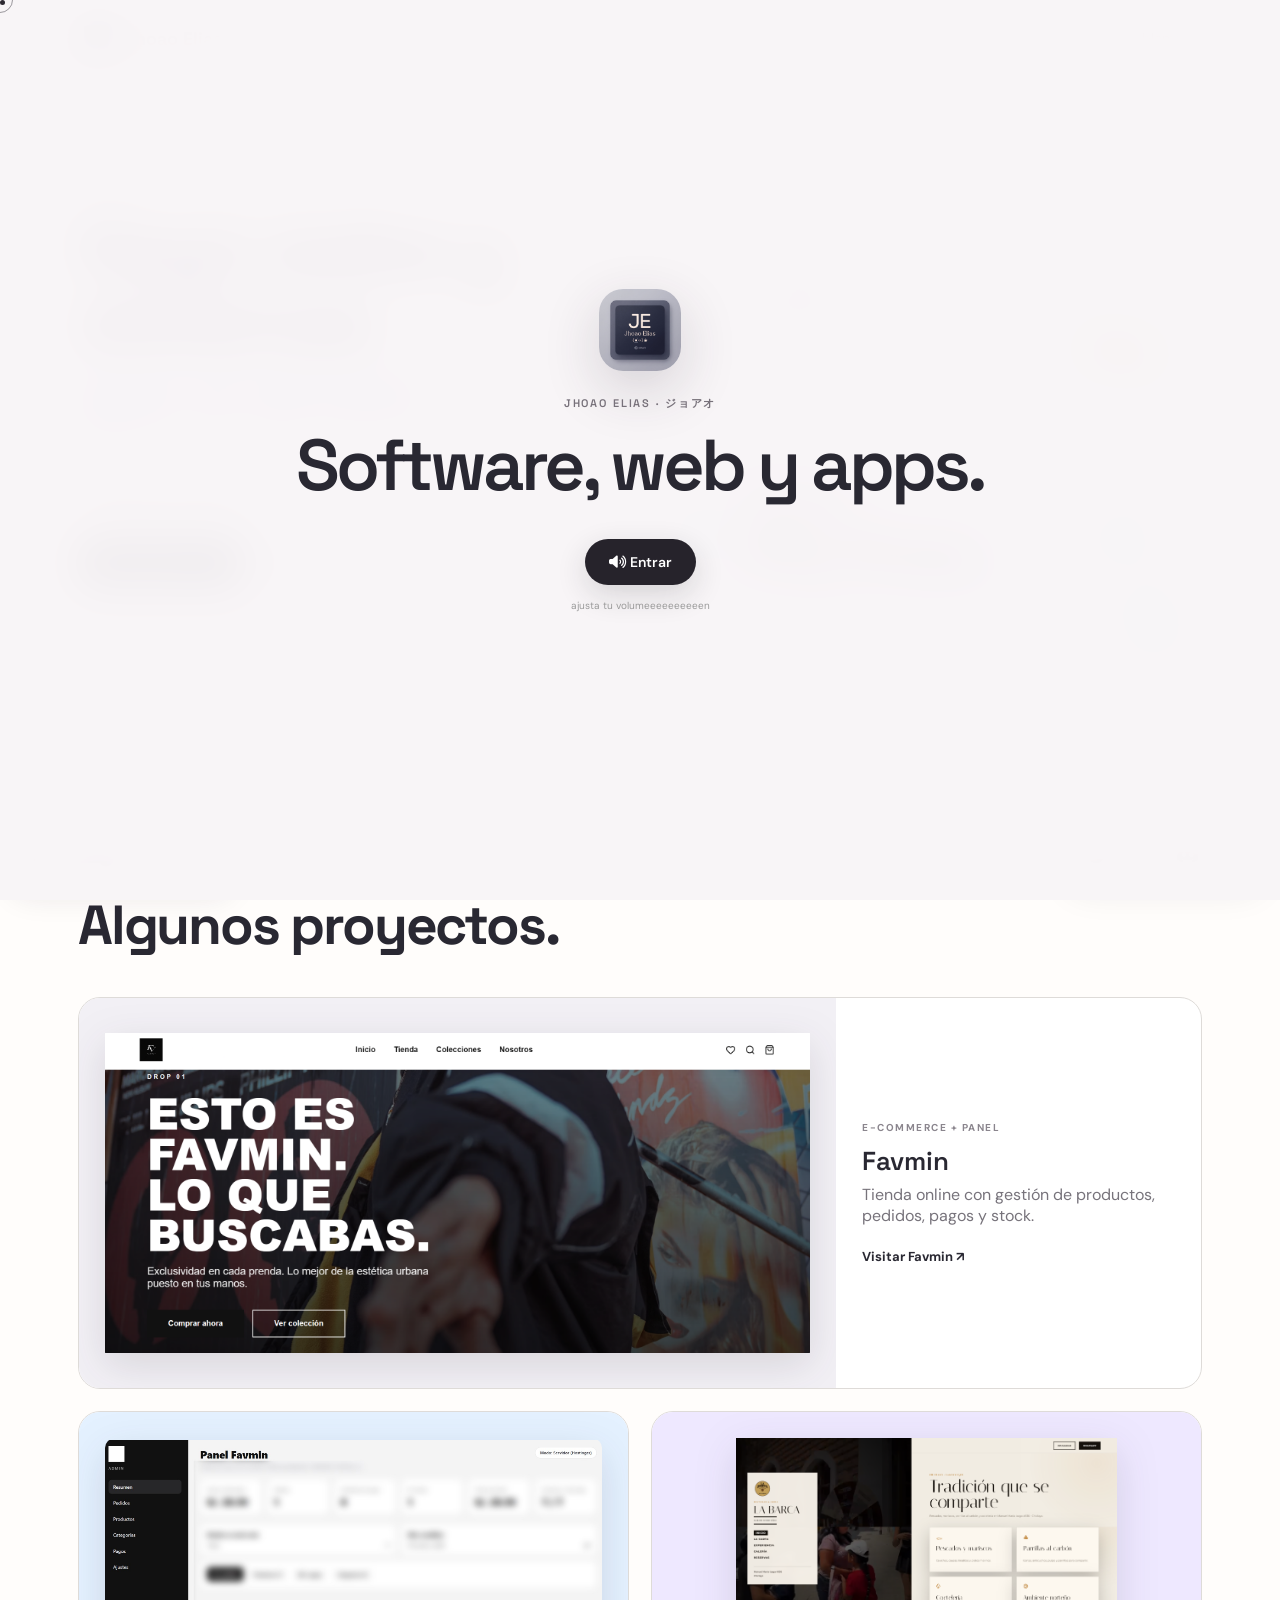
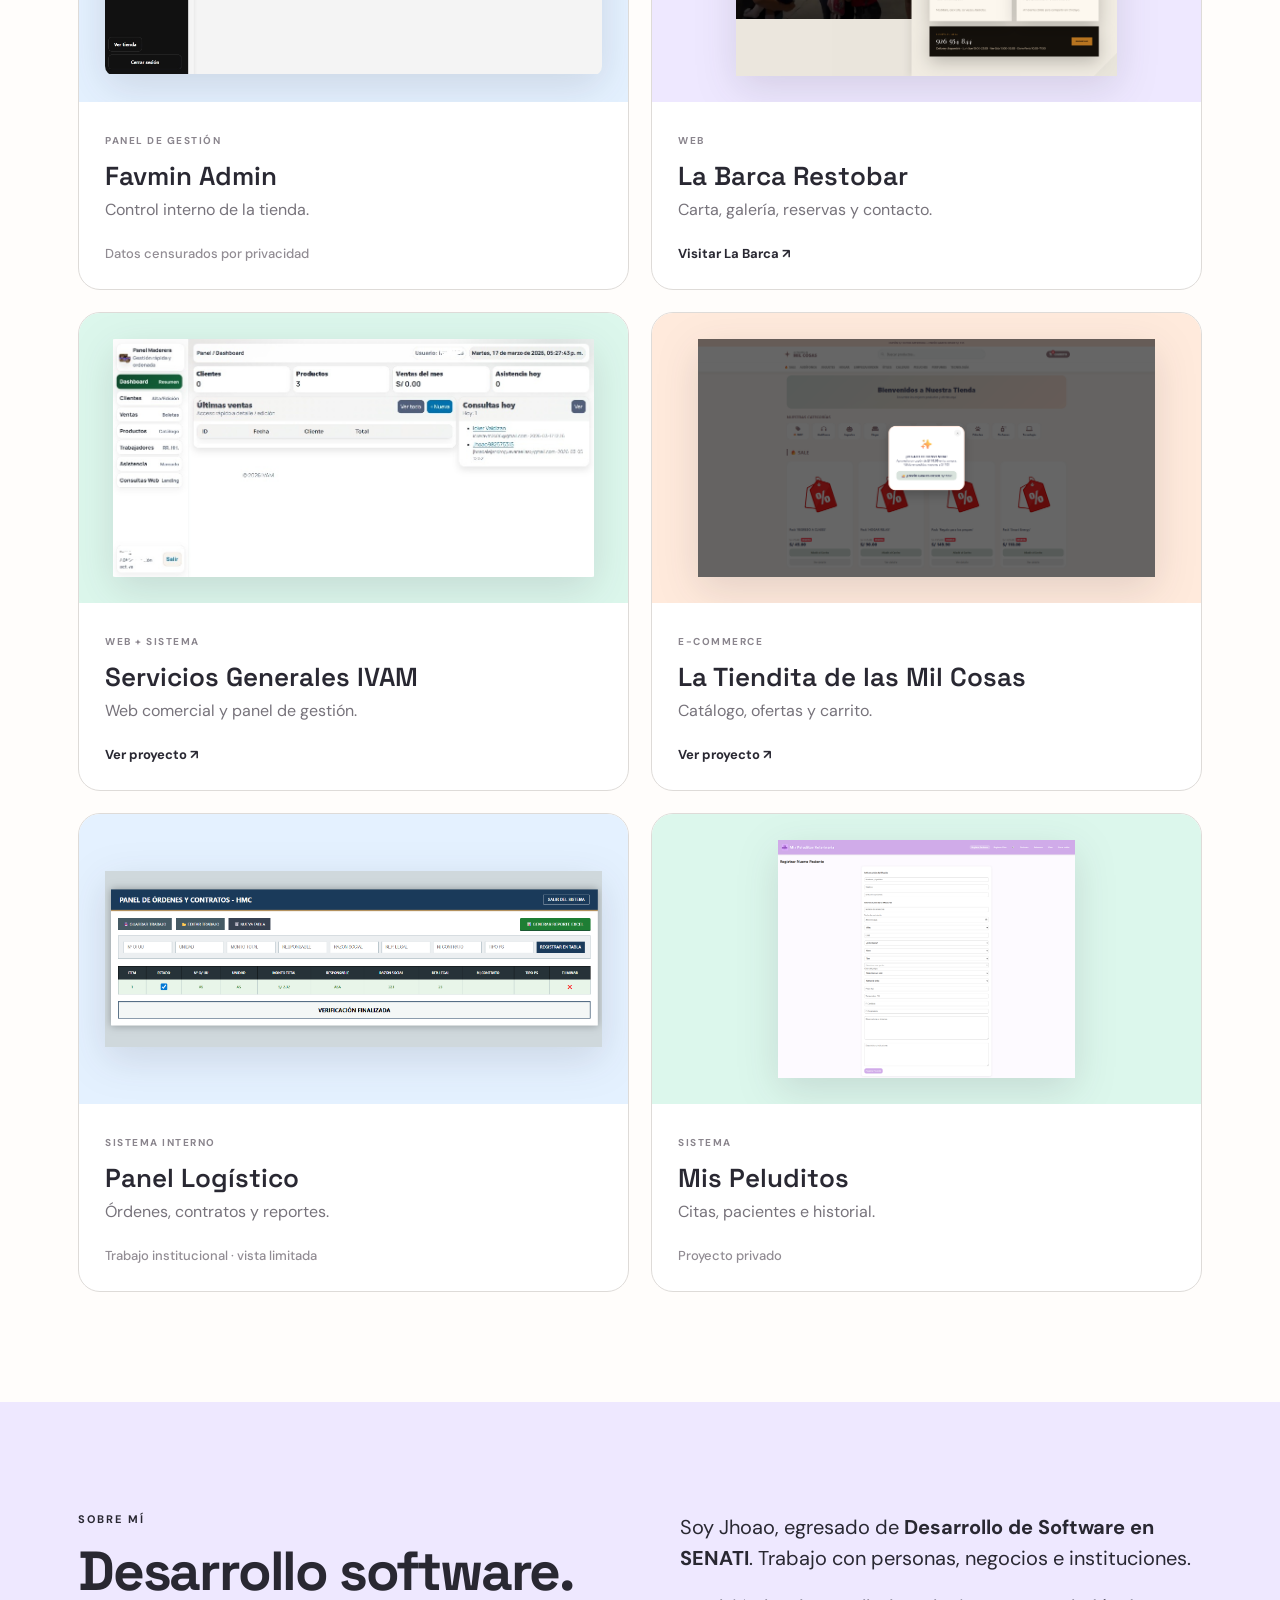
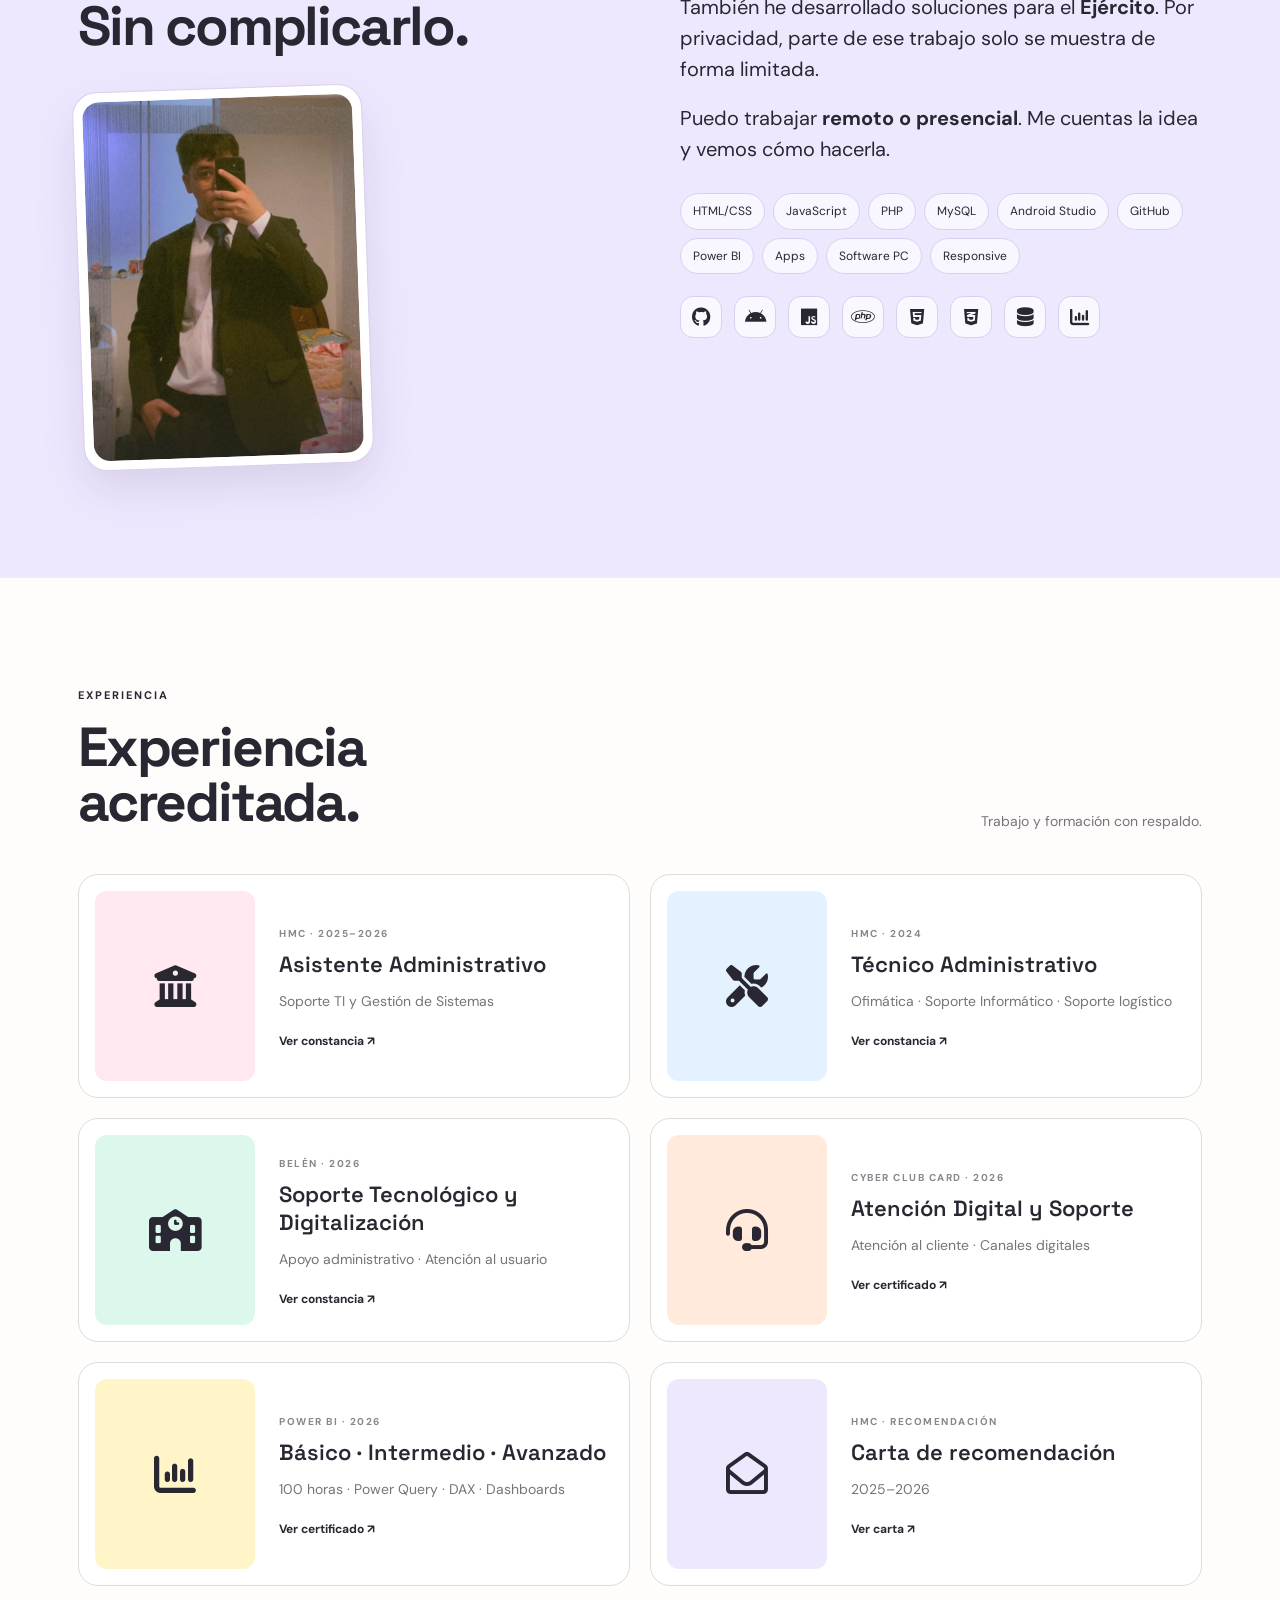
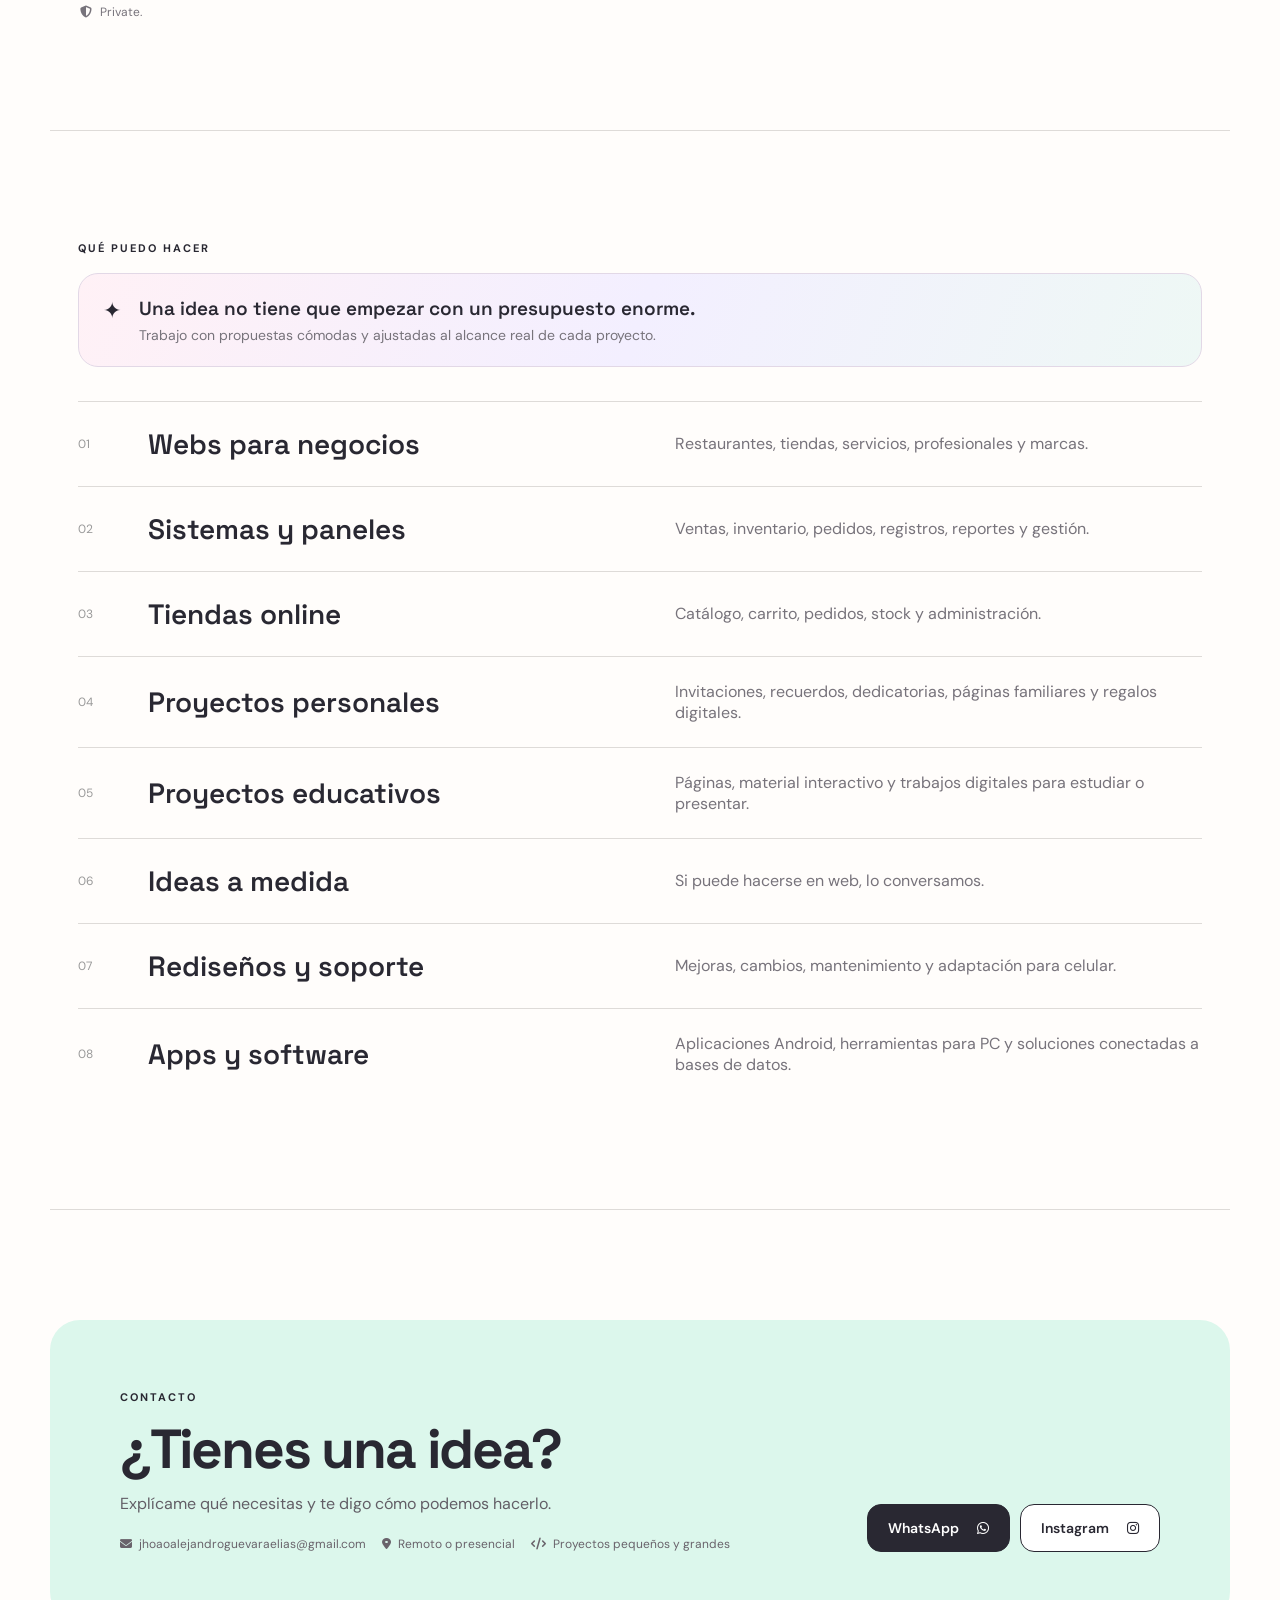
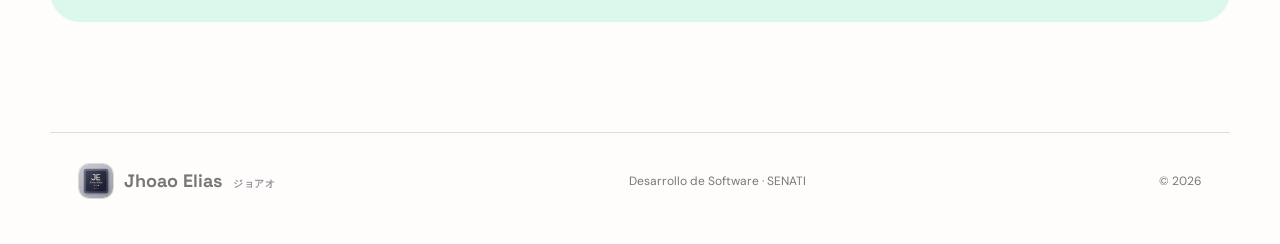
==== commit fc08aa53: "Update index.html" ====
--- a/index.html
+++ b/index.html
@@ -168,7 +168,7 @@
                     <div class="doc-preview rose"><i class="fa-solid fa-building-columns"></i></div>
                     <div><small>HMC · 2025–2026</small>
                         <h3>Asistente Administrativo</h3>
-                        <p>Abastecimiento · Gestión documental · Coordinación</p><span>Ver constancia ↗</span>
+                        <p>Soporte TI y Gestión de Sistemas</p><span>Ver constancia ↗</span>
                     </div>
                 </button>
                 <button class="doc-card evidence-card" type="button" data-doc="assets/evidencias/hmc-2024.webp"
@@ -176,7 +176,7 @@
                     <div class="doc-preview blue-doc"><i class="fa-solid fa-screwdriver-wrench"></i></div>
                     <div><small>HMC · 2024</small>
                         <h3>Técnico Administrativo</h3>
-                        <p>Ofimática · Documentación · Soporte logístico</p><span>Ver constancia ↗</span>
+                        <p>Ofimática · Soporte Informático · Soporte logístico</p><span>Ver constancia ↗</span>
                     </div>
                 </button>
                 <button class="doc-card evidence-card" type="button" data-doc="assets/evidencias/belen-2026.webp"
@@ -208,12 +208,11 @@
                     <div class="doc-preview lilac-doc"><i class="fa-regular fa-envelope-open"></i></div>
                     <div><small>HMC · RECOMENDACIÓN</small>
                         <h3>Carta de recomendación</h3>
-                        <p>Área de Abastecimiento · 2025–2026</p><span>Ver carta ↗</span>
-                    </div>
-                </button>
-            </div>
-            <p class="privacy-note"><i class="fa-solid fa-shield-halved"></i> Las evidencias públicas ocultan el DNI.
-                Las firmas se mantienen visibles como parte del documento.</p>
+                        <p>2025–2026</p><span>Ver carta ↗</span>
+                    </div>
+                </button>
+            </div>
+            <p class="privacy-note"><i class="fa-solid fa-shield-halved"></i> Private.</p>
         </section>
         <div class="evidence-modal" id="evidenceModal" aria-hidden="true">
             <div class="evidence-backdrop" data-close-modal></div>
@@ -294,4 +293,4 @@
     <script src="script.js"></script>
 </body>
 
-</html>+</html>
